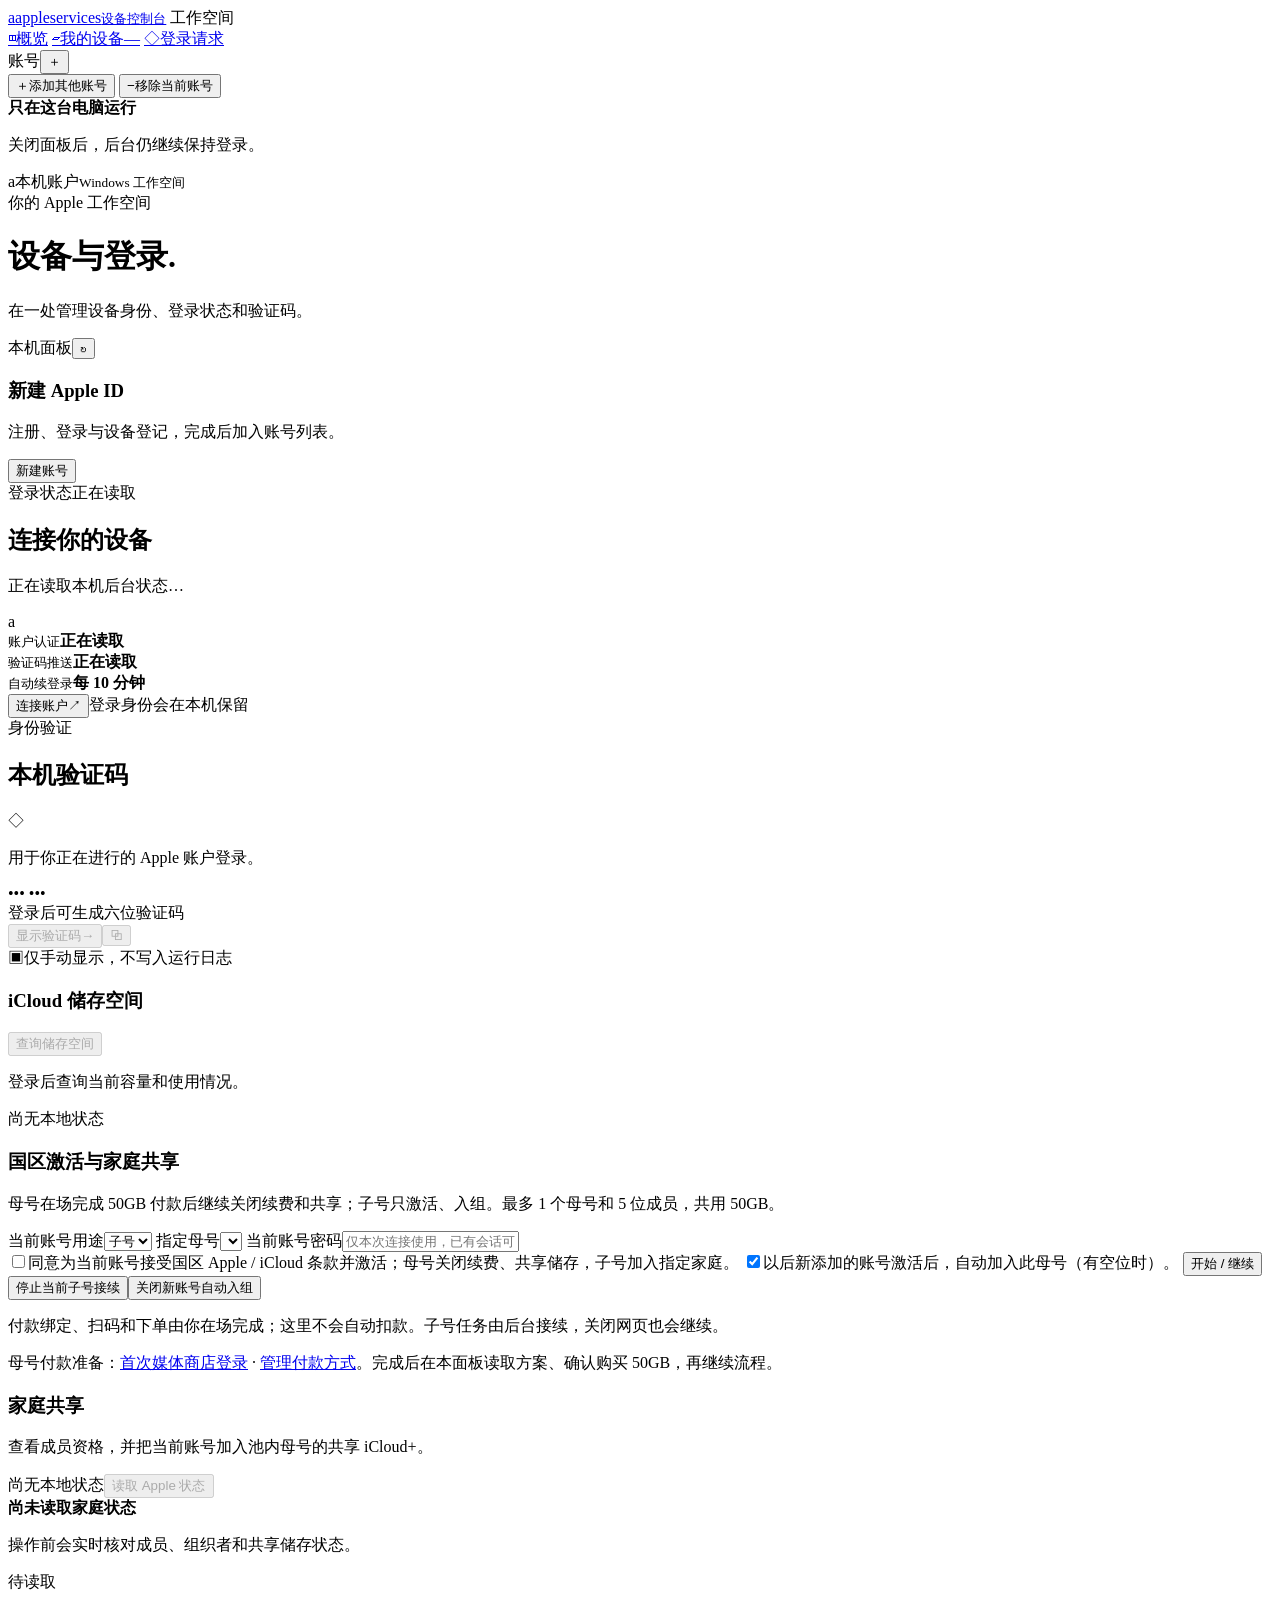
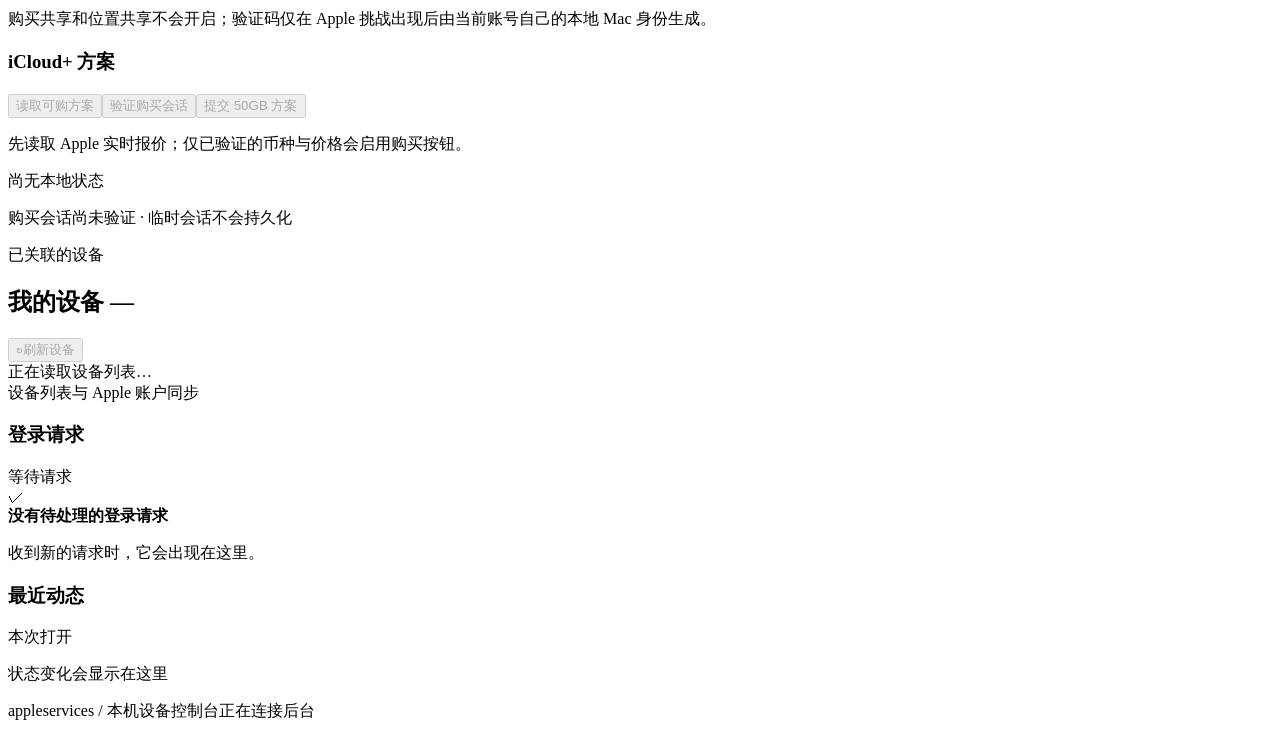
==== internal/dashboard/web/index.html @ 00090f59 "fix(family): continue member enrollment in background after activation" ====
<!doctype html>
<html lang="zh-CN">
<head>
  <meta charset="utf-8">
  <meta name="viewport" content="width=device-width,initial-scale=1">
  <meta name="app-token" content="__APP_TOKEN__">
  <title>appleservices · 设备控制台</title>
  <link rel="stylesheet" href="/app.css">
  <link rel="stylesheet" href="/register.css">
  <script src="/cn-family.js" defer></script>
  <script src="/app.js" defer></script>
  <script src="/register.js" defer></script>
</head>
<body>
<aside class="sidebar">
  <a class="brand" href="#"><span class="brand-icon">a<span></span></span><span>appleservices<small>设备控制台</small></span></a>
  <span class="nav-label">工作空间</span>
  <nav>
    <a href="#overview" class="nav-item selected"><span class="nav-icon">◫</span>概览<span class="nav-marker"></span></a>
    <a href="#devices" class="nav-item"><span class="nav-icon">▱</span>我的设备<span class="nav-count" id="navCount">—</span></a>
    <a href="#requests" class="nav-item"><span class="nav-icon">◇</span>登录请求<span class="request-dot" id="requestDot" hidden></span></a>
  </nav>
  <div class="account-switcher">
    <div class="account-switcher-head"><span class="nav-label">账号</span><button type="button" id="addAccountButton" title="添加账号">＋</button></div>
    <div id="accountList" class="account-list"></div>
    <button type="button" class="add-account-item" id="addAccountButtonSecondary"><span>＋</span>添加其他账号</button>
    <button type="button" class="add-account-item" id="removeAccountButton" title="只从列表移除，设备身份保留在磁盘上"><span>−</span>移除当前账号</button>
  </div>
  <div class="sidebar-note"><span class="small-orb"></span><strong>只在这台电脑运行</strong><p>关闭面板后，后台仍继续保持登录。</p></div>
  <div class="sidebar-bottom"><span class="avatar">a</span><span id="sidebarAccount">本机账户<small>Windows 工作空间</small></span></div>
</aside>
<main id="overview">
  <header class="page-header"><div><div class="eyebrow">你的 Apple 工作空间</div><h1>设备与登录<span class="heading-dot">.</span></h1><p>在一处管理设备身份、登录状态和验证码。</p></div><div class="header-actions"><span class="local-badge"><span></span>本机面板</span><button class="icon-button" id="reloadView" aria-label="刷新状态" title="刷新状态">↻</button></div></header>
  <div id="notice" class="notice" role="status" hidden></div>
  <section class="request-card registration-card overview-only" aria-labelledby="registerHeading">
    <div class="card-title-row"><div><h3 id="registerHeading">新建 Apple ID</h3><p class="card-description">注册、登录与设备登记，完成后加入账号列表。</p></div><button type="button" class="button button-primary" id="registerToggle" aria-expanded="false" aria-controls="registerForm">新建账号</button></div>
    <form id="registerForm" hidden>
      <label class="register-consent"><input name="automatic" type="checkbox" checked>自动从 Outlook 邮箱池选取邮箱并购买号码</label>
      <p id="registerAutomaticHint" class="cache-note">正在检查自动建号配置…</p>
      <div class="register-fields">
        <label>账号用途<select name="familyRole"><option value="organizer">母号 · 开通 iCloud+ 并新建家庭</option><option value="member">成员 · 加入母号家庭</option><option value="none">仅建号和激活</option></select></label>
        <label id="registerOrganizerLabel" hidden>指定母号<select name="organizer" disabled><option value="">请先完成一个母号</option></select></label>
        <label id="registerFamilyRegionLabel">家庭账号地区<select name="familyRegion"><option value="US">美国 · 现有限定 USD 0.99/月</option><option value="CN">中国大陆 · 现有限定 CNY 6.00/月</option></select></label>
        <label>账号邮箱<input name="email" type="email" maxlength="254" autocomplete="off" required placeholder="你的邮箱地址"></label>
        <label>账号密码<input name="password" type="password" minlength="8" maxlength="256" autocomplete="new-password" required aria-describedby="registerPasswordHint"></label>
        <label>号码国家<select name="phonecc"><option value="GB">英国 +44</option><option value="US">美国 +1</option><option value="CA">加拿大 +1</option><option value="ID">印尼 +62</option><option value="VN">越南 +84</option><option value="AU">澳大利亚 +61</option><option value="CN">中国 +86</option><option value="DE">德国 +49</option><option value="FR">法国 +33</option><option value="SG">新加坡 +65</option><option value="HK">中国香港 +852</option><option value="JP">日本 +81</option></select></label>
        <label>手机号码（不含国家码）<input name="phone" inputmode="numeric" pattern="[0-9]{5,15}" maxlength="15" autocomplete="off" required placeholder="7700900123"></label>
        <label>接码平台<select name="platform"><option value="grizzly">Grizzly SMS</option><option value="hero">Hero SMS</option></select></label>
        <label>已购买的激活 ID<input name="activation" pattern="[A-Za-z0-9_\-]{1,100}" maxlength="100" autocomplete="off" required></label>
        <label>号码到期时间（本机时区）<input name="expiresAt" type="datetime-local" required aria-describedby="registerExpiryHint"></label>
        <label>网络出口<select name="mode"><option value="roxy">Roxy · SOCKS5 代理</option><option value="direct">直连</option></select></label>
        <label id="registerPortLabel">SOCKS5 端口<input name="proxyPort" type="number" min="1" max="65535" value="10005" required></label>
      </div>
      <p id="registerPasswordHint" class="cache-note">密码至少 8 位，包含大小写字母、数字和特殊字符。</p>
      <p id="registerExpiryHint" class="cache-note">按接码平台的实际到期时间填写。请保持邮箱可用，流程中需要输入邮箱验证码。</p>
      <label class="register-consent"><input name="acceptTerms" type="checkbox" required>我同意为此账号接受 Apple 和 iCloud 服务条款</label>
      <label id="registerSubscriptionConsent" class="register-consent"><input name="acceptSubscription" type="checkbox">允许本母号使用 50GB 方案：国区 CNY 6.00/月需在场完成付款，随后关闭自动续费；美区 USD 0.99/月（另计税费）仍按原流程。</label>
      <p id="registerFamilyHint" class="cache-note"></p>
      <div class="register-actions"><button type="submit" class="button button-primary" id="registerSubmit">开始注册</button><span id="registerRetryNote" class="cache-note" hidden>将创建新任务，请填写新的号码、激活 ID 和密码。</span></div>
    </form>
    <p id="registerNotice" class="register-notice" role="status" hidden></p>
    <div id="registerJobs" hidden>
      <label class="register-job-select">注册任务<select id="registerJobSelect" aria-label="查看注册任务"></select></label>
      <div class="register-progress-head"><strong id="registerState">等待开始</strong><span id="registerElapsed" class="cache-note"></span></div>
      <ol class="register-stages" id="registerStages"><li data-stage="creating">注册</li><li data-stage="login">交接面板</li><li data-stage="twofa">登录验证</li><li data-stage="terms">iCloud 激活</li><li data-stage="device">设备登记</li><li data-stage="keepalive">后台在线</li><li data-stage="subscription">iCloud+ 订阅</li><li data-stage="family">家庭共享</li></ol>
      <p id="registerDetail" class="card-description"></p>
      <form id="registerCodeForm" class="register-code" hidden><label for="registerEmailCode">邮箱验证码</label><input id="registerEmailCode" inputmode="numeric" pattern="[0-9]{4,8}" maxlength="8" autocomplete="one-time-code" required placeholder="4–8 位验证码"><button type="submit" class="button button-light">提交邮箱验证码</button></form>
      <div class="register-actions"><button type="button" class="text-button" id="registerEvidence">查看证据</button><button type="button" class="text-button" id="registerRetry" hidden>用新号码重试</button><button type="button" id="registerContinuePayment" class="button button-primary" hidden>已付款，继续关闭续费与共享</button><button type="button" class="text-button" id="registerCancel">取消任务</button></div>
      <details class="register-log"><summary>运行记录</summary><pre id="registerLog" aria-label="脱敏运行记录">暂无记录</pre></details>
      <div id="registerEvidenceList" class="register-evidence" hidden></div>
    </div>
  </section>
  <section class="top-grid overview-only">
    <article class="session-card">
      <div class="session-top"><span class="card-kicker">登录状态</span><span class="status-badge" id="statusBadge"><i></i>正在读取</span></div>
      <div class="session-body"><div><h2 id="sessionTitle">连接你的设备</h2><p id="sessionDescription">正在读取本机后台状态…</p><span class="account-tag" id="accountTag" hidden></span></div><div class="computer-art" aria-hidden="true"><div class="computer-screen"><div class="screen-gradient"></div><span class="screen-mark">a</span></div><div class="computer-base"></div><div class="computer-shadow"></div></div></div>
      <div class="session-metrics"><div><span class="metric-dot" id="authDot"></span><div><small>账户认证</small><strong id="authState">正在读取</strong></div></div><div><span class="metric-dot" id="pushDot"></span><div><small>验证码推送</small><strong id="pushState">正在读取</strong></div></div><div><span class="metric-dot" id="renewDot"></span><div><small>自动续登录</small><strong id="renewState">每 10 分钟</strong></div></div></div>
      <div class="session-actions"><button class="button button-light" id="startButton">连接账户<span>↗</span></button><button class="button button-light" id="renewButton" hidden>验证 Apple 账户<span>✓</span></button><button class="quiet-button" id="stopButton" hidden>停止后台</button><span class="session-hint" id="sessionHint">登录身份会在本机保留</span></div>
    </article>
    <article class="code-card"><div class="card-title-row"><div><span class="card-kicker dark">身份验证</span><h2>本机验证码</h2></div><span class="shield-icon">◇</span></div><p class="card-description">用于你正在进行的 Apple 账户登录。</p><div class="code-display" id="codeDisplay" aria-live="polite">••• <span>•••</span></div><div class="code-detail" id="codeDetail">登录后可生成六位验证码</div><div class="code-actions"><button class="button button-primary" id="codeButton" disabled>显示验证码<span>→</span></button><button class="copy-button" id="copyButton" aria-label="复制验证码" title="复制验证码" disabled>⧉</button></div><div class="code-footer"><span class="lock-icon">▣</span>仅手动显示，不写入运行日志</div></article>
  </section>
  <div class="notice overview-only" id="capabilityNotice" role="status" hidden></div>
  <section class="request-card overview-only"><div class="card-title-row"><h3>iCloud 储存空间</h3><button class="text-button" id="storageButton" disabled>查询储存空间</button></div><p id="storageSummary" class="card-description">登录后查询当前容量和使用情况。</p><p id="storageCacheNote" class="cache-note">尚无本地状态</p></section>
  <section class="request-card overview-only" id="cnFamilyCard">
    <h3>国区激活与家庭共享</h3>
    <p class="card-description">母号在场完成 50GB 付款后继续关闭续费和共享；子号只激活、入组。最多 1 个母号和 5 位成员，共用 50GB。</p>
    <div class="family-controls">
      <label for="cnFamilyRole">当前账号用途</label><select id="cnFamilyRole"><option value="member">子号</option><option value="organizer">母号</option></select>
      <label for="cnFamilyOrganizer">指定母号</label><select id="cnFamilyOrganizer"></select>
      <label for="cnFamilyPassword">当前账号密码</label><input id="cnFamilyPassword" type="password" autocomplete="off" placeholder="仅本次连接使用，已有会话可留空">
    </div>
    <label class="register-consent"><input id="cnFamilyTerms" type="checkbox">同意为当前账号接受国区 Apple / iCloud 条款并激活；母号关闭续费、共享储存，子号加入指定家庭。</label>
    <label class="register-consent"><input id="cnFamilyAutoFuture" type="checkbox" checked>以后新添加的账号激活后，自动加入此母号（有空位时）。</label>
    <button class="button button-primary" id="cnFamilyRun">开始 / 继续</button>
    <button class="text-button" id="cnFamilyCancel">停止当前子号接续</button><button class="text-button" id="cnFamilyDisableDefault">关闭新账号自动入组</button>
    <p class="cache-note" id="cnFamilyDefaultStatus"></p>
    <p class="cache-note" id="cnFamilyProgress" role="status">付款绑定、扫码和下单由你在场完成；这里不会自动扣款。子号任务由后台接续，关闭网页也会继续。</p>
    <p class="cache-note">母号付款准备：<a href="https://music.apple.com/cn/" target="_blank" rel="noopener noreferrer">首次媒体商店登录</a> · <a href="https://account.apple.com/" target="_blank" rel="noopener noreferrer">管理付款方式</a>。完成后在本面板读取方案、确认购买 50GB，再继续流程。</p>
  </section>
  <section class="request-card overview-only family-card" id="familyCard">
    <div class="card-title-row"><div><h3>家庭共享</h3><p class="card-description">查看成员资格，并把当前账号加入池内母号的共享 iCloud+。</p></div><div class="family-head-actions"><span id="familyCacheNote">尚无本地状态</span><button class="text-button" id="familyRefreshButton" disabled>读取 Apple 状态</button></div></div>
    <div class="family-status" id="familyStatus"><span class="family-state-dot"></span><div class="family-status-copy"><strong id="familySummary">尚未读取家庭状态</strong><p id="familyDetail">操作前会实时核对成员、组织者和共享储存状态。</p></div><span class="family-status-chip" id="familyStatusChip">待读取</span></div>
    <div class="family-map" id="familyMap" hidden>
      <div class="family-node family-node-organizer"><span class="family-crown">★</span><div><small>家庭母号</small><strong id="familyOrganizerName">—</strong></div></div>
      <div class="family-link"><span></span><small>共享 iCloud+</small><b>→</b></div>
      <div class="family-node family-node-current"><span class="family-avatar" id="familyCurrentAvatar">A</span><div><small>当前账号</small><strong id="familyCurrentName">—</strong></div></div>
    </div>
    <div class="family-metrics" id="familyMetrics" hidden>
      <div><small>家庭成员</small><strong id="familyMemberCount">—</strong></div>
      <div><small>当前角色</small><strong id="familyRole">—</strong></div>
      <div><small>共享储存</small><strong id="familyStorageState">—</strong></div>
      <div><small>共享容量</small><strong id="familyStorageBytes">—</strong></div>
    </div>
    <div class="family-controls" id="familyControls" hidden>
      <label for="familyOrganizer">池内母号</label>
      <select id="familyOrganizer" aria-label="池内母号"></select>
      <button class="button button-primary" id="familyAddButton" disabled>加入家庭并使用共享空间</button>
      <button class="button button-light" id="familyJoinStorageButton" disabled>仅加入共享储存</button>
    </div>
    <div class="family-remove-controls" id="familyRemoveControls" hidden>
      <div><strong>成员管理</strong><small>从当前家庭移出一个池内普通成员</small></div>
      <select id="familyRemoveMember" aria-label="要移出的家庭成员"></select>
      <button class="button button-danger" id="familyRemoveButton" disabled>移出家庭</button>
    </div>
    <p class="family-safety" id="familySafety">购买共享和位置共享不会开启；验证码仅在 Apple 挑战出现后由当前账号自己的本地 Mac 身份生成。</p>
  </section>
  <section class="request-card overview-only hme-card" id="hmeCard" hidden>
    <div class="card-title-row"><div><span class="card-kicker">iCloud+ 子号工具</span><h3>隐藏邮件地址</h3></div><div class="commerce-actions"><button class="text-button" id="hmeListButton">读取地址</button><button class="text-button hme-create-button" id="hmeGenerateButton">＋ 生成候选</button></div></div>
    <div class="hme-summary"><div><strong id="hmeActiveCount">—</strong><small>使用中</small></div><div><strong id="hmeInactiveCount">—</strong><small>已停用</small></div><p id="hmeSummary">读取后可按标签、备注或邮箱搜索。</p></div>
    <div class="hme-forward-settings" id="hmeForwardSettings" hidden><div><small>所有隐私邮箱统一转发到</small><strong id="hmeForwardCurrent">—</strong><p id="hmeForwardHint">Apple 只允许选择已关联并验证的账户邮箱。</p></div><select id="hmeForwardSelect" aria-label="默认转发邮箱"></select><button class="button button-light" id="hmeForwardButton" disabled>保存转发目标</button><a class="text-button" href="https://account.apple.com/account/manage/section/signin-and-security" target="_blank" rel="noopener">管理账户邮箱 ↗</a></div>
    <div class="hme-reachable" id="hmeReachablePanel" hidden><div><small>协议添加可联系邮箱</small><strong>添加并验证后自动切换全部隐私邮箱</strong></div><input id="hmeReachableEmail" type="email" maxlength="254" autocomplete="off" placeholder="目标转发邮箱" aria-label="要添加的账户邮箱"><button class="button button-light" id="hmeReachableStartButton" disabled>发送邮箱验证码</button><form id="hmeReachableCodeForm" hidden><input id="hmeReachableCode" inputmode="numeric" autocomplete="one-time-code" pattern="[0-9]{4,8}" maxlength="8" placeholder="邮箱验证码" aria-label="目标邮箱验证码" required><button class="button button-primary" type="submit">验证并切换</button></form></div>
    <div class="hme-candidate" id="hmeCandidatePanel" hidden><div><small>Apple 候选地址</small><strong id="hmeCandidateAddress">—</strong></div><input id="hmeCreateLabel" maxlength="128" placeholder="标签" aria-label="新地址标签"><input id="hmeCreateNote" maxlength="1024" placeholder="备忘录（可选）" aria-label="新地址备忘录"><button class="button button-primary" id="hmeReserveButton">确认创建</button><button class="icon-button" id="hmeCancelCandidate" title="取消候选" aria-label="取消候选">×</button></div>
    <div class="hme-toolbar"><input id="hmeSearch" type="search" placeholder="搜索邮箱、标签或备忘录" aria-label="搜索隐藏邮件地址"><div class="hme-segments" role="group" aria-label="邮箱状态"><button class="active" data-hme-filter="active">使用中</button><button data-hme-filter="inactive">已停用</button><button data-hme-filter="all">全部</button></div></div>
    <div class="hme-list" id="hmeList"><div class="hme-empty">尚未读取当前子号的地址</div></div>
    <button class="text-button hme-more" id="hmeMoreButton" hidden>显示更多</button>
  </section>
  <section class="request-card overview-only"><div class="card-title-row"><h3>iCloud+ 方案</h3><div class="commerce-actions"><button class="text-button" id="planButton" disabled>读取可购方案</button><button class="text-button" id="storeAuthButton" disabled>验证购买会话</button><button class="text-button" id="purchaseButton" disabled>提交 50GB 方案</button></div></div><p id="planSummary" class="card-description">先读取 Apple 实时报价；仅已验证的币种与价格会启用购买按钮。</p><p id="planCacheNote" class="cache-note">尚无本地状态</p><p id="storeAuthSummary" class="card-description">购买会话尚未验证 · 临时会话不会持久化</p><form id="storeAuthForm" hidden><input id="storeCode" inputmode="numeric" autocomplete="one-time-code" pattern="[0-9]{6}" maxlength="6" placeholder="Apple Store 六位验证码" aria-label="Apple Store 六位验证码" required><button class="text-button" type="submit">完成购买会话验证</button></form><div id="planList" class="plan-list"></div></section>
  <section class="verification-banner overview-only" id="smsPanel" hidden><div><span class="card-kicker dark">首次登录验证</span><h3>输入手机号收到的短信验证码</h3><p>验证码已发送到账户绑定的手机号。</p></div><form id="smsForm"><input id="smsCode" inputmode="numeric" autocomplete="one-time-code" pattern="[0-9]{6}" maxlength="6" placeholder="六位短信验证码" aria-label="六位短信验证码" required><button class="button button-primary" type="submit">验证并登录</button><button class="quiet-button dark-text" type="button" id="resendButton">重发短信</button></form></section>
  <section class="request-card overview-only" id="activationCard" hidden><div class="card-title-row"><div><span class="card-kicker">iCloud 激活</span><h3>完成条款与 Mac NAC 验收</h3></div><span class="subtle-tag" id="activationState">待检查</span></div><p id="activationSummary" class="card-description">账号验证码会话已保存；检查 Apple 当前条款后可在此继续激活。</p><p id="activationVersions" class="cache-note" hidden></p><div class="commerce-actions"><a class="text-button" id="activationICloudTerms" target="_blank" rel="noopener" hidden>查看 iCloud 条款 ↗</a><a class="text-button" id="activationMediaTerms" target="_blank" rel="noopener" hidden>查看媒体服务条款 ↗</a><button class="text-button" id="activationCheckButton">检查激活状态</button><button class="button button-primary" id="activationAcceptButton" hidden>同意条款并继续激活</button></div></section>
  <section class="verification-banner overview-only" id="pairingPanel" hidden><div><span class="card-kicker dark">设备配对验证</span><h3>输入受信任设备显示的配对码</h3><p>项目通过 APS 和 GSA 完成证明交换，不启动官方客户端。</p></div><form id="pairingForm"><input id="pairingCode" inputmode="numeric" pattern="[0-9]{6}" maxlength="6" placeholder="六位配对码" aria-label="六位配对码" required><button class="button button-primary" type="submit">发送配对证明</button></form></section>
  <section id="devices" class="devices-section"><div class="section-heading"><div><span class="section-kicker">已关联的设备</span><h2>我的设备 <span id="deviceCount">—</span></h2></div><button class="text-button" id="devicesButton" disabled>↻<span>刷新设备</span></button></div><div class="device-grid" id="deviceGrid"><div class="empty-state">正在读取设备列表…</div></div><div class="section-footnote"><span class="footnote-dot"></span><span id="deviceUpdate">设备列表与 Apple 账户同步</span></div></section>
  <section class="lower-grid"><article class="request-card" id="requests"><div class="card-title-row"><h3>登录请求</h3><span class="subtle-tag" id="requestTag">等待请求</span></div><div class="request-content" id="requestContent"><span class="request-symbol">✓</span><div><strong id="requestTitle">没有待处理的登录请求</strong><p id="requestText">收到新的请求时，它会出现在这里。</p></div></div><div class="request-actions" id="requestActions" hidden><button class="button button-primary" id="allowButton">允许并显示验证码</button><button class="button button-outline" id="denyButton">拒绝</button></div></article><article class="activity-card overview-activity"><div class="card-title-row"><h3>最近动态</h3><span class="subtle-label">本次打开</span></div><div id="activityList" class="activity-list"><p class="empty-activity">状态变化会显示在这里</p></div></article></section>
  <footer class="page-footer"><span>appleservices <span class="footer-separator">/</span> 本机设备控制台</span><span id="lastUpdated">正在连接后台</span></footer>
</main>
<dialog id="loginDialog"><form id="loginForm" class="dialog-form"><div class="dialog-top"><span class="dialog-icon">a</span><button class="dialog-close" type="button" id="closeLogin" aria-label="关闭">×</button></div><div class="eyebrow">恢复你的工作空间</div><h2>连接 Apple 账户</h2><p>沿用这台电脑已有的设备身份。密码仅用于本次登录。</p><label for="appleID">Apple 账户</label><input id="appleID" name="apple_id" type="email" autocomplete="username" placeholder="你的账户邮箱" required><label for="password">密码</label><input id="password" name="password" type="password" autocomplete="off" placeholder="输入账户密码" required><label for="twofactor">首次验证方式</label><select id="twofactor" name="twofactor"><option value="trusted-device">受信任设备验证码（推荐）</option><option value="sms">发送新的短信验证码</option><option value="sms-existing">使用已有短信码（不重新发送）</option><option value="circle">受信任设备配对</option></select><button class="button button-primary dialog-submit" type="submit">登录并保持在线<span>→</span></button><div class="dialog-note">配对方式只走项目协议，不启动官方 iCloud 窗口。</div></form></dialog>
<dialog id="stopDialog"><div class="dialog-form"><div class="eyebrow">后台连接</div><h2>停止保持登录？</h2><p>暂停推送接收和自动续登录。已保存的设备身份与 Cookie 会保留。</p><div class="dialog-actions"><button class="button button-outline" id="cancelStop">继续在线</button><button class="button button-danger" id="confirmStop">停止后台</button></div></div></dialog>
<dialog id="hmeEditDialog"><form id="hmeEditForm" class="dialog-form"><div class="dialog-top"><span class="dialog-icon">@</span><button class="dialog-close" type="button" id="closeHMEEdit" aria-label="关闭">×</button></div><div class="eyebrow">隐藏邮件地址</div><h2>编辑地址信息</h2><p id="hmeEditAddress">—</p><label for="hmeEditLabel">标签</label><input id="hmeEditLabel" maxlength="128" required><label for="hmeEditNote">备忘录</label><input id="hmeEditNote" maxlength="1024"><button class="button button-primary dialog-submit" type="submit">存储更改</button></form></dialog>
</body>
</html>
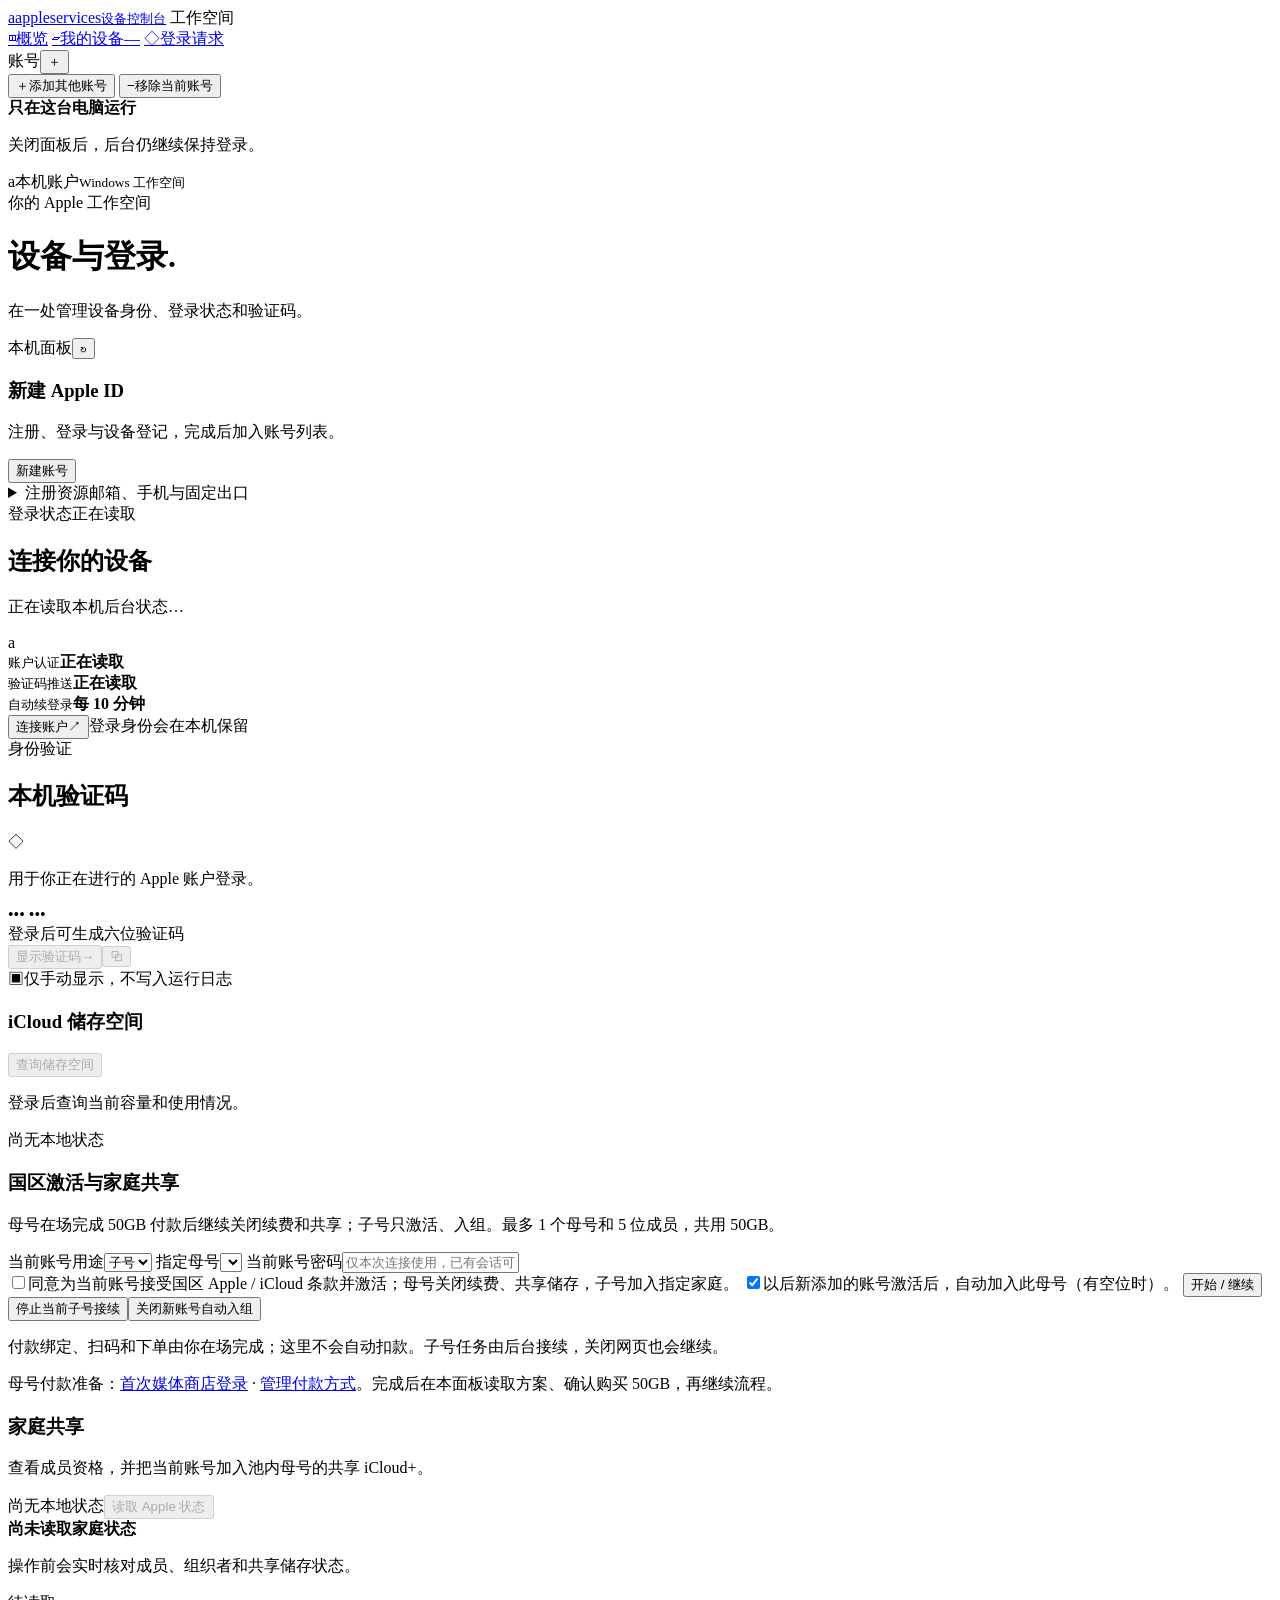
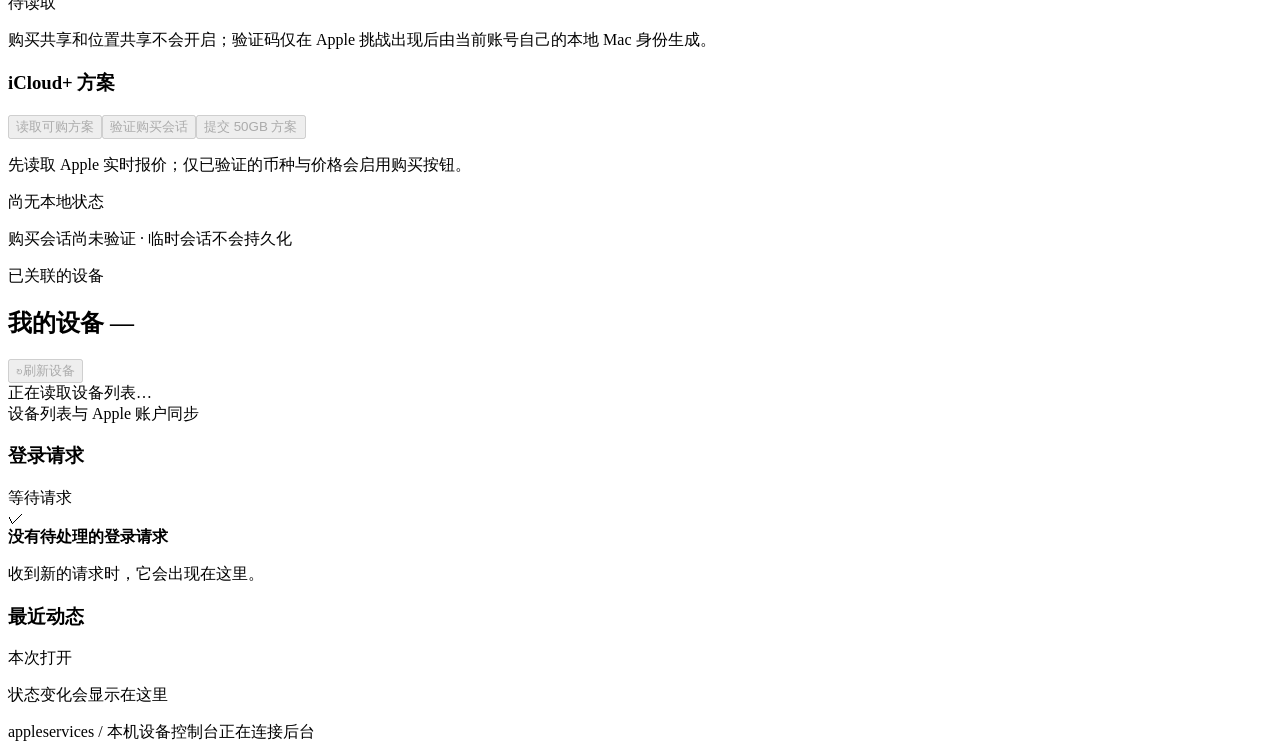
==== commit ce75f8ea: "feat(dashboard): connect OTPGmail Hero and fixed proxy resources" ====
--- a/internal/dashboard/web/index.html
+++ b/internal/dashboard/web/index.html
@@ -34,8 +34,33 @@
   <div id="notice" class="notice" role="status" hidden></div>
   <section class="request-card registration-card overview-only" aria-labelledby="registerHeading">
     <div class="card-title-row"><div><h3 id="registerHeading">新建 Apple ID</h3><p class="card-description">注册、登录与设备登记，完成后加入账号列表。</p></div><button type="button" class="button button-primary" id="registerToggle" aria-expanded="false" aria-controls="registerForm">新建账号</button></div>
+    <details class="resource-workbench" id="resourceWorkbench">
+      <summary>注册资源<span>邮箱、手机与固定出口</span></summary>
+      <p class="resource-intro">先绑定邮箱订单，再核对手机和代理。查询不会购买资源或发送验证码。</p>
+      <div class="resource-list">
+        <article class="resource-row"><div><h4>邮箱 <span>OTPGmail</span></h4><p id="resourceMailState">正在读取本机配置…</p></div><button type="button" class="text-button" data-resource-check="mail">查询余额与订单</button><p class="resource-result" id="resourceMailResult" role="status">尚未查询供应商</p></article>
+        <article class="resource-row"><div><h4>手机 <span>Hero SMS</span></h4><p id="resourceSMSState">正在读取本机配置…</p></div><button type="button" class="text-button" data-resource-check="sms">查询余额与库存</button><p class="resource-result" id="resourceSMSResult" role="status">尚未查询供应商</p></article>
+        <article class="resource-row"><div><h4>代理 <span id="resourceProxyName">现有配置</span></h4><p id="resourceProxyState">正在读取本机配置…</p></div><button type="button" class="text-button" data-resource-check="proxy">检查固定出口</button><p class="resource-result" id="resourceProxyResult" role="status">尚未检查连通性</p></article>
+      </div>
+      <form id="resourceForm">
+        <div class="register-fields">
+          <label>邮箱凭据文件<input name="credentialFile" required autocomplete="off" placeholder="本机 DPAPI 文件的绝对路径"></label>
+          <label>已购买的邮箱订单文件<input name="orderFile" autocomplete="off" placeholder="本机私有订单 JSON 的绝对路径"></label>
+          <label>Hero 号码国家<select name="phoneCountry"><option value="PL">波兰 +48</option><option value="CO">哥伦比亚 +57</option><option value="US">美国 +1</option></select></label>
+          <label>Hero 号码有效期<select name="durationHours"><option value="0">普通激活 · 以回执为准</option><option value="24">一天租期 · 24 小时</option></select></label>
+          <label>单号码最高预算（USD）<input name="maxPrice" inputmode="decimal" placeholder="未配置"></label>
+          <label>单账号累计预算（USD）<input name="maxTotal" inputmode="decimal" placeholder="未配置"></label>
+          <label>固定代理配置<select name="proxyProfile"><option value="current">现有配置</option></select></label>
+          <label>固定代理端口<input name="proxyPort" type="number" min="1" max="65535" placeholder="沿用现有配置"></label>
+        </div>
+        <label class="register-consent" id="resourceRentalConsent"><input name="acceptRentalPriceChange" type="checkbox">接受一天租期下单价格可能变化；Hero 此接口不提供价格硬上限。</label>
+        <p class="cache-note">邮箱凭据仅由本机当前 Windows 用户解密。代理密码不在页面显示；已有任务保持原订单和出口。</p>
+        <div class="register-actions"><button class="button button-primary" type="submit">保存资源设置</button><span id="resourcePurchaseState" class="cache-note"></span></div>
+        <p id="resourceNotice" class="register-notice" role="status" hidden></p>
+      </form>
+    </details>
     <form id="registerForm" hidden>
-      <label class="register-consent"><input name="automatic" type="checkbox" checked>自动从 Outlook 邮箱池选取邮箱并购买号码</label>
+      <label class="register-consent"><input name="automatic" type="checkbox" checked>使用已绑定的 OTPGmail 邮箱订单，按预算购买 Hero 号码</label>
       <p id="registerAutomaticHint" class="cache-note">正在检查自动建号配置…</p>
       <div class="register-fields">
         <label>账号用途<select name="familyRole"><option value="organizer">母号 · 开通 iCloud+ 并新建家庭</option><option value="member">成员 · 加入母号家庭</option><option value="none">仅建号和激活</option></select></label>
@@ -43,12 +68,12 @@
         <label id="registerFamilyRegionLabel">家庭账号地区<select name="familyRegion"><option value="US">美国 · 现有限定 USD 0.99/月</option><option value="CN">中国大陆 · 现有限定 CNY 6.00/月</option></select></label>
         <label>账号邮箱<input name="email" type="email" maxlength="254" autocomplete="off" required placeholder="你的邮箱地址"></label>
         <label>账号密码<input name="password" type="password" minlength="8" maxlength="256" autocomplete="new-password" required aria-describedby="registerPasswordHint"></label>
-        <label>号码国家<select name="phonecc"><option value="GB">英国 +44</option><option value="US">美国 +1</option><option value="CA">加拿大 +1</option><option value="ID">印尼 +62</option><option value="VN">越南 +84</option><option value="AU">澳大利亚 +61</option><option value="CN">中国 +86</option><option value="DE">德国 +49</option><option value="FR">法国 +33</option><option value="SG">新加坡 +65</option><option value="HK">中国香港 +852</option><option value="JP">日本 +81</option></select></label>
+        <label>号码国家<select name="phonecc"><option value="PL">波兰 +48</option><option value="CO">哥伦比亚 +57</option><option value="GB">英国 +44</option><option value="US">美国 +1</option><option value="CA">加拿大 +1</option><option value="ID">印尼 +62</option><option value="VN">越南 +84</option><option value="AU">澳大利亚 +61</option><option value="CN">中国 +86</option><option value="DE">德国 +49</option><option value="FR">法国 +33</option><option value="SG">新加坡 +65</option><option value="HK">中国香港 +852</option><option value="JP">日本 +81</option></select></label>
         <label>手机号码（不含国家码）<input name="phone" inputmode="numeric" pattern="[0-9]{5,15}" maxlength="15" autocomplete="off" required placeholder="7700900123"></label>
-        <label>接码平台<select name="platform"><option value="grizzly">Grizzly SMS</option><option value="hero">Hero SMS</option></select></label>
+        <label>接码平台<select name="platform"><option value="hero">Hero SMS</option><option value="grizzly">Grizzly SMS</option></select></label>
         <label>已购买的激活 ID<input name="activation" pattern="[A-Za-z0-9_\-]{1,100}" maxlength="100" autocomplete="off" required></label>
         <label>号码到期时间（本机时区）<input name="expiresAt" type="datetime-local" required aria-describedby="registerExpiryHint"></label>
-        <label>网络出口<select name="mode"><option value="roxy">Roxy · SOCKS5 代理</option><option value="direct">直连</option></select></label>
+        <label>网络出口<select name="mode"><option value="roxy">已保存的固定代理</option><option value="direct">直连</option></select></label>
         <label id="registerPortLabel">SOCKS5 端口<input name="proxyPort" type="number" min="1" max="65535" value="10005" required></label>
       </div>
       <p id="registerPasswordHint" class="cache-note">密码至少 8 位，包含大小写字母、数字和特殊字符。</p>
